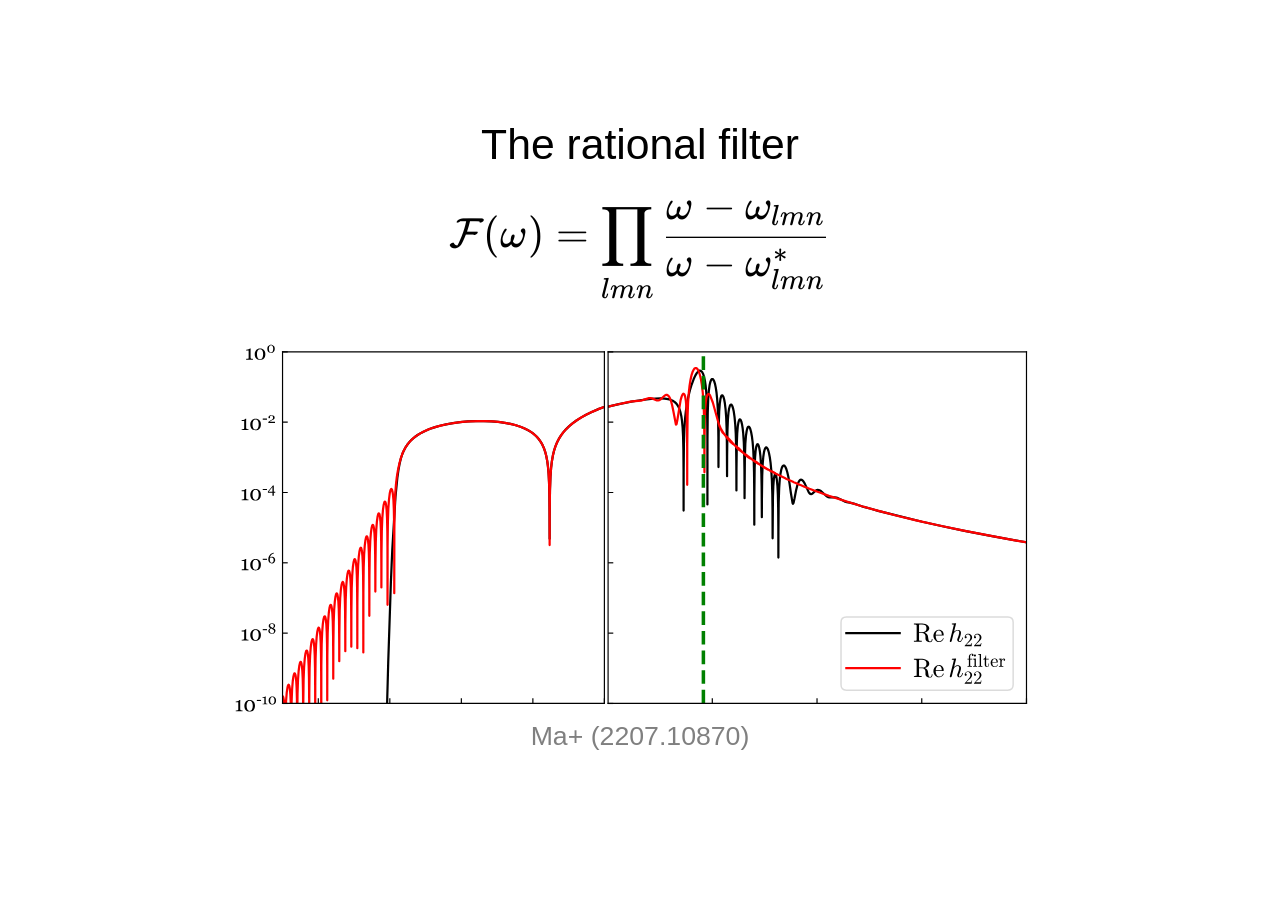
==== bg-filter.html @ 42a4a605 "Build from bcbfcd5" ====
<!DOCTYPE html>
<html lang="en">
<head>
<meta charset="utf-8">
<link rel="icon" href="data:,">
<meta name="viewport" content="width=device-width, initial-scale=1">
<title>bg-filter</title>
<link rel="stylesheet" href="vendor/katex/katex.min.css">
<link rel="stylesheet" href="common/deck.css">
<link rel="stylesheet" href="parts/bg-filter/part.css">
</head>
<body>
<div class="deck">
<!-- part: bg-filter -->
<section class="slide" id="bg-filter-ma">
  <h1 class="title">The rational filter</h1>
  <div class="bg-filter-eq">
    $$\mathcal{F}(\omega) = \prod_{lmn} \frac{\omega - \omega_{lmn}}{\omega - \omega_{lmn}^{*}}$$
  </div>
  <div class="bg-filter-fig">
    <img src="parts/bg-filter/assets/ma_rwz_filter_upper.svg" alt="Ma+ (2207.10870), Fig. 3, upper panels: Zerilli waveform before and after the rational filter">
    <span class="cite">Ma+ (2207.10870)</span>
  </div>
</section>
</div>
<script src="vendor/katex/katex.min.js"></script>
<script src="vendor/katex/auto-render.min.js"></script>
<script src="common/deck.js"></script>

<script>Deck.start();</script>
</body>
</html>
---- common/deck.css ----
/* Shared slide format. Parts do not override these rules; see slides/FORMAT.md. */

html, body {
  margin: 0;
  height: 100%;
  overflow: hidden;
  background: #fff;
}

/* The 1920x1080 canvas, scaled and centred by deck.js. */
.deck {
  position: absolute;
  left: 0;
  top: 0;
  width: 1920px;
  height: 1080px;
  transform-origin: 0 0;
  background: #fff;
  color: #000;
  font-family: Arial, Helvetica, sans-serif;
  font-size: 40px;
  line-height: 1.3;
}

.slide {
  position: absolute;
  inset: 0;
  box-sizing: border-box;
  display: none;
  overflow: hidden;
}

.slide.active {
  display: block;
}

/* A slide title, used only when the user asks for one. */
.slide > h1.title {
  position: absolute;
  top: 40px;
  left: 0;
  right: 0;
  margin: 0;
  text-align: center;
  font-size: 64px;
  font-weight: normal;
}

/* Elements that appear at a step; they keep their space in the layout while hidden. */
.slide [data-step]:not(.shown) {
  visibility: hidden;
}

.slide h1, .slide h2, .slide h3, .slide p, .slide ul, .slide ol {
  font-family: inherit;
  color: inherit;
}

/* Source of a figure from another paper: "Cheung+ (2401.12345)", "LVK (2111.03606)".
   Same size as body text. */
.cite {
  color: #808080;
  font-size: 40px;
}

/* The link deck.js puts inside a credit, to the arXiv abstract page; looks like the credit. */
.cite a.cite-link {
  position: relative;   /* above figures and canvases drawn later, so clicks reach it */
  z-index: 5;
  color: inherit;
  text-decoration: none;
}

/* Label on a slide that shows ongoing work: bold red "ongoing work", top right. */
.ongoing {
  position: absolute;
  top: 30px;
  right: 50px;
  margin: 0;
  color: #d00000;
  font-size: 40px;
  font-weight: bold;
}

/* Stitched presentation only (added by build.py): a thin progress bar along the bottom
   edge with a knob to drag, and the time of day, bottom left, both faint. The bar's box is
   taller than the line it draws, so that the knob is easy to grab. */
.deck-progress {
  position: absolute;
  left: 12px;
  right: 12px;
  bottom: 0;
  height: 26px;
  z-index: 10;
  cursor: pointer;
  touch-action: none;
}

.deck-progress-track {
  position: absolute;
  left: 0;
  right: 0;
  bottom: 6px;
  height: 6px;
  border-radius: 3px;
  background: #eeeeee;
}

.deck-progress-fill {
  height: 100%;
  width: 0;
  border-radius: 3px;
  background: #c4c4c4;
}

.deck-progress-knob {
  position: absolute;
  bottom: 1px;
  width: 16px;
  height: 16px;
  margin-left: -8px;
  border-radius: 50%;
  background: #a8a8a8;
}

.deck-progress:hover .deck-progress-knob,
.deck-progress.dragging .deck-progress-knob {
  background: #808080;
}

.deck-clock {
  position: absolute;
  left: 12px;
  bottom: 30px;
  z-index: 10;
  font-size: 18px;
  line-height: 1;
  color: #b8b8b8;
  pointer-events: none;
}
---- parts/bg-filter/part.css ----
.bg-filter-eq {
  position: absolute;
  top: 105px;
  left: 0;
  right: 0;
  text-align: center;
  font-size: 52px;
}

.bg-filter-fig {
  position: absolute;
  top: 365px;
  left: 0;
  right: 0;
  text-align: center;
}

.bg-filter-fig img {
  display: block;
  width: 1250px;
  margin: 0 auto 4px;
}
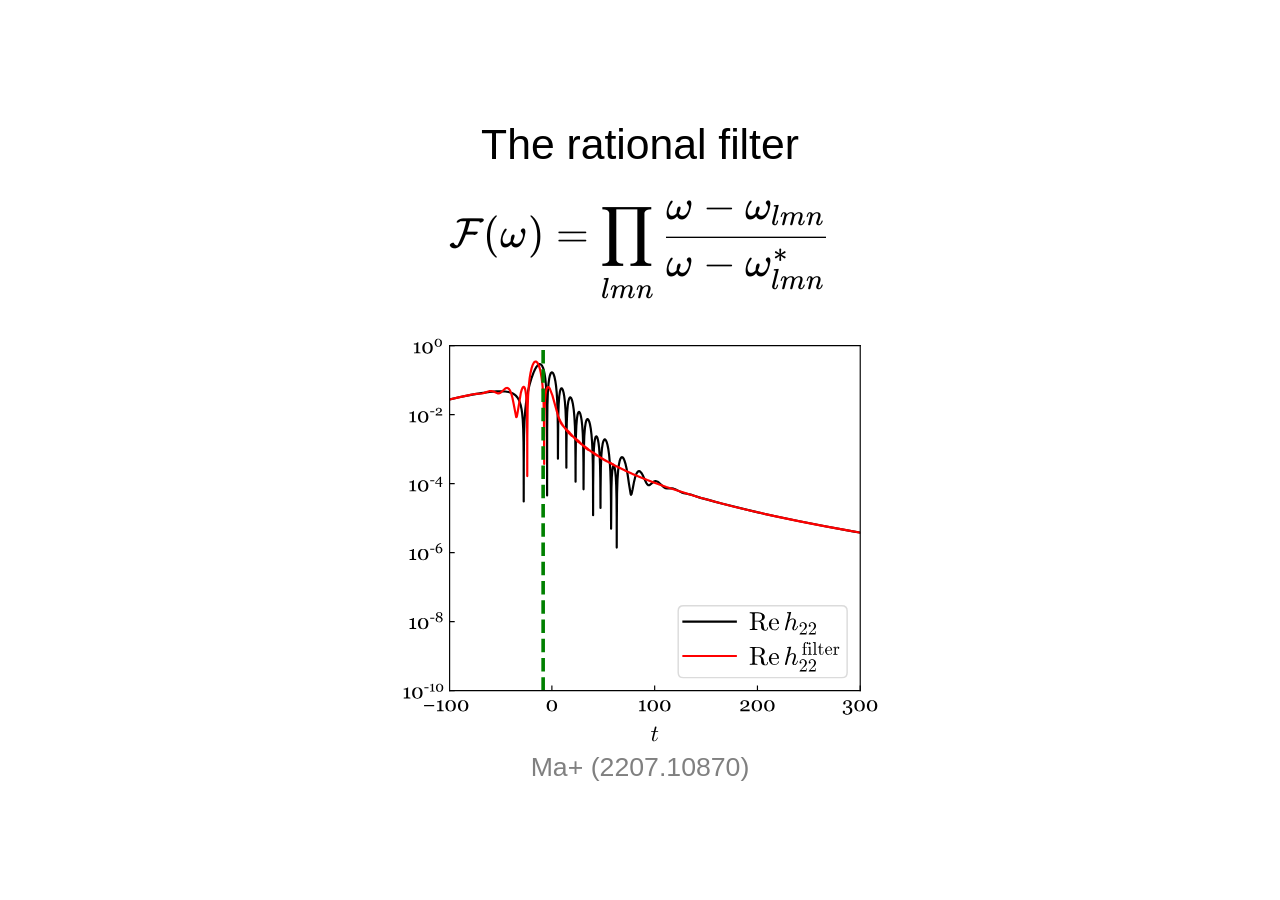
==== commit 4cbafa7e: "Build from b2101fc" ====
--- a/bg-filter.html
+++ b/bg-filter.html
@@ -18,8 +18,27 @@
     $$\mathcal{F}(\omega) = \prod_{lmn} \frac{\omega - \omega_{lmn}}{\omega - \omega_{lmn}^{*}}$$
   </div>
   <div class="bg-filter-fig">
-    <img src="parts/bg-filter/assets/ma_rwz_filter_upper.svg" alt="Ma+ (2207.10870), Fig. 3, upper panels: Zerilli waveform before and after the rational filter">
+    <img src="parts/bg-filter/assets/ma_rwz_filter_upper_right.svg" alt="Ma+ (2207.10870), Fig. 3, upper right panel: Zerilli waveform before and after the rational filter, -100 &lt; t &lt; 300">
     <span class="cite">Ma+ (2207.10870)</span>
+  </div>
+</section>
+
+<section class="slide" id="bg-filter-dw">
+  <h1 class="title">Direct waves</h1>
+  <figure class="bg-filter-dwfig" style="left:40px">
+    <img src="parts/bg-filter/assets/oshita_fig3_top_bottom.png" alt="Oshita+ (2509.09165), Fig. 3, top and bottom panels">
+    <span class="cite">Oshita+ (2509.09165)</span>
+  </figure>
+  <figure class="bg-filter-dwfig" style="left:1000px">
+    <img src="parts/bg-filter/assets/lu_fig1_sketch.png" alt="Lu+ (2510.01001), Fig. 1">
+    <span class="cite">Lu+ (2510.01001)</span>
+  </figure>
+</section>
+<section class="slide" id="bg-filter-gw250114">
+  <h1 class="title">GW250114</h1>
+  <div class="bg-filter-lufit">
+    <img src="parts/bg-filter/assets/lu_fig2_whitened_strain.svg" alt="Lu+ (2510.01001), Fig. 2: whitened GW250114 strain, original, with QNMs removed, and with the direct wave removed">
+    <span class="cite">Lu+ (2510.01001)</span>
   </div>
 </section>
 </div>
--- a/common/deck.css
+++ b/common/deck.css
@@ -138,3 +138,35 @@
   color: #b8b8b8;
   pointer-events: none;
 }
+
+/* Text selected by dragging: yellow background, black text. */
+::selection {
+  background: #ffeb3b;
+  color: #000;
+}
+
+/* Laser pointer, toggled with the L key (deck.js): the cursor is hidden and a red dot drawn
+   in its place, in screen pixels, above everything; it does not take clicks. + and - set
+   --laser-size. */
+body.laser,
+body.laser * {
+  cursor: none !important;
+}
+
+.deck-laser {
+  display: none;
+  position: fixed;
+  left: calc(var(--laser-size, 12px) / -2);
+  top: calc(var(--laser-size, 12px) / -2);
+  width: var(--laser-size, 12px);
+  height: var(--laser-size, 12px);
+  border-radius: 50%;
+  background: radial-gradient(circle, #ff6060 0%, #ff0000 45%, rgba(255, 0, 0, 0.6) 70%, rgba(255, 0, 0, 0) 100%);
+  box-shadow: 0 0 calc(var(--laser-size, 12px) / 2) calc(var(--laser-size, 12px) / 5) rgba(255, 0, 0, 0.45);
+  z-index: 1000;
+  pointer-events: none;
+}
+
+body.laser .deck-laser.seen {
+  display: block;
+}
--- a/parts/bg-filter/part.css
+++ b/parts/bg-filter/part.css
@@ -17,6 +17,34 @@
 
 .bg-filter-fig img {
   display: block;
-  width: 1250px;
+  height: 620px;
   margin: 0 auto 4px;
 }
+
+.bg-filter-dwfig {
+  position: absolute;
+  top: 160px;
+  width: 880px;
+  margin: 0;
+  text-align: center;
+}
+
+.bg-filter-dwfig img {
+  display: block;
+  height: 800px;
+  margin: 0 auto;
+}
+
+.bg-filter-lufit {
+  position: absolute;
+  top: 130px;
+  left: 0;
+  right: 0;
+  text-align: center;
+}
+
+.bg-filter-lufit img {
+  display: block;
+  height: 840px;
+  margin: 0 auto;
+}
